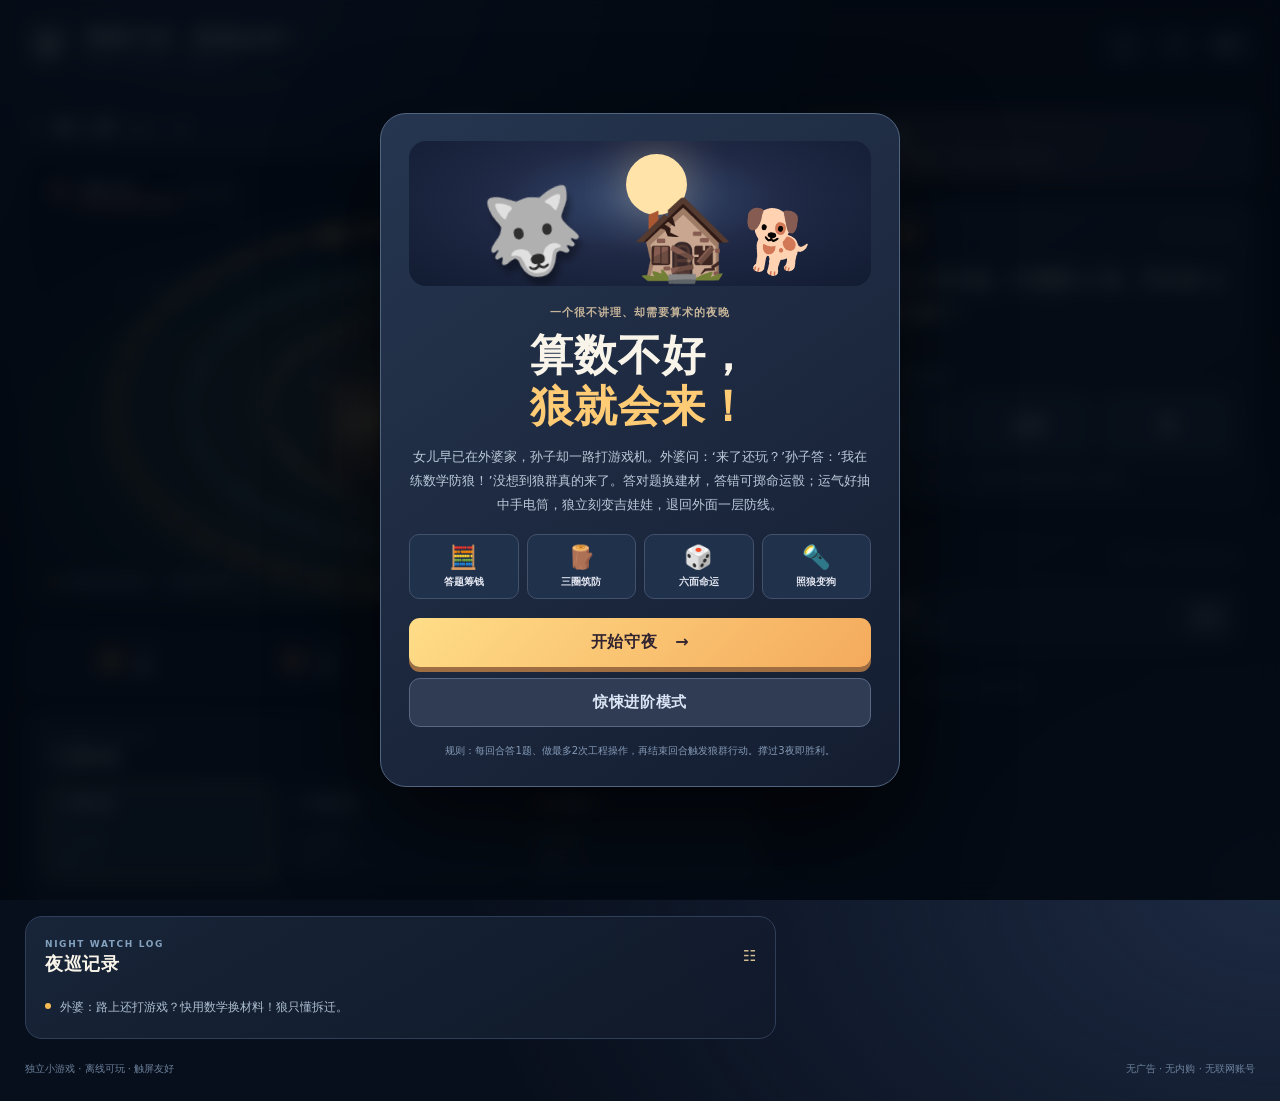
==== web/index.html @ cf3b33ac "feat: WatchOutWolf v1.1 Android and iPhone game with regression suite and APK CI" ====
<!doctype html>
<html lang="zh-CN">
<head>
  <meta charset="utf-8">
  <meta name="viewport" content="width=device-width,initial-scale=1,viewport-fit=cover">
  <meta name="theme-color" content="#10192c">
  <meta name="description" content="答数学题筹建材，守住外婆的小屋。答错还能掷命运骰，抽到手电筒让狼变吉娃娃！">
  <meta name="apple-mobile-web-app-capable" content="yes">
  <meta name="apple-mobile-web-app-status-bar-style" content="black-translucent">
  <meta name="apple-mobile-web-app-title" content="狼来了·算数防线">
  <link rel="icon" href="icons/favicon.svg" type="image/svg+xml">
  <link rel="apple-touch-icon" href="icons/icon-192.png">
  <link rel="manifest" href="manifest.webmanifest">
  <link rel="stylesheet" href="styles.css">
  <title>算数不好，狼就会来！｜狼来了·算数防线</title>
</head>
<body>
  <div id="app" class="app-shell">
    <header class="topbar">
      <a class="brand" href="#" aria-label="算数不好狼就会来，返回游戏首页">
        <span class="brand-badge" aria-hidden="true">🐺</span>
        <span class="brand-text"><strong>算数不好，狼就会来！</strong><small>WOLF MATH · 防线计划</small></span>
      </a>
      <div class="header-actions">
        <button id="soundBtn" type="button" class="icon-button" aria-label="切换音效" title="切换音效">♫</button>
        <button id="helpBtn" type="button" class="icon-button" aria-label="游戏说明" title="游戏说明">?</button>
        <button id="restartBtn" type="button" class="ghost-button">重开</button>
      </div>
    </header>

    <div class="main-layout">
      <section class="game-column" aria-label="堡垒地图和战场">
        <div class="status-line">
          <div class="night-summary"><span class="twinkle">✦</span><span id="nightLabel">第 1 夜</span><small id="turnLabel">回合 1 / 18</small></div>
          <div class="phase-display"><span id="phaseDot" class="phase-dot"></span><span id="phaseLabel">答题中</span></div>
          <div class="score-mini">★ <span id="scoreLabel">0</span></div>
        </div>

        <div class="battle-frame" id="battleFrame">
          <canvas id="gameCanvas" width="1000" height="600" aria-label="狼群与三层防御圈。点狼选中手电目标，点防线选择加固层。" tabindex="0"></canvas>
          <div class="canvas-overlay-top">
            <div class="house-health" id="healthBanner" aria-label="小屋生命"><span class="health-heart">♥</span><div class="health-details"><span>外婆的小屋</span><div class="health-meter"><div id="healthFill"></div></div></div><b id="healthText">15 / 15</b></div>
            <div class="flash-badge" id="flashBadge">🔦 <span>0 格电量</span></div>
          </div>
          <div class="canvas-overlay-bottom"><span class="battle-tip">👆 点防线切换加固目标 · 点狼选择照射目标</span><span class="wolf-counter" id="wolfCount">🐺 1 只</span></div>
          <div id="impactLayer" class="impact-layer" aria-live="polite"></div>
        </div>

        <div class="resource-strip" id="resources" aria-label="物资">
          <div class="resource-item"><span class="resource-icon coin">◈</span><div><small>金币</small><strong id="coinsNum">4</strong></div></div>
          <div class="resource-item"><span class="resource-icon wood">▥</span><div><small>木材</small><strong id="woodNum">3</strong></div></div>
          <div class="resource-item"><span class="resource-icon stone">⬡</span><div><small>石材</small><strong id="stoneNum">0</strong></div></div>
          <div class="resource-item"><span class="resource-icon battery">ϟ</span><div><small>手电电量</small><strong id="batteryNum">0</strong></div></div>
        </div>

        <div class="defense-box card-surface">
          <div class="section-heading"><div><span class="eyebrow">DEFENSE STATUS</span><h2>三层防线</h2></div><small>点击选中，建造时对该圈生效</small></div>
          <div id="defenseRings" class="ring-grid"></div>
        </div>
        <div class="story-box card-surface"><div class="section-heading"><div><span class="eyebrow">NIGHT WATCH LOG</span><h2>夜巡记录</h2></div><span class="book-icon">☷</span></div><ul id="battleFeed" class="battle-feed" aria-live="polite"></ul></div>
      </section>

      <aside class="action-column" aria-label="答题、采购与防御行动">
        <section class="mission-banner"><span class="mission-icon">☾</span><div><strong>今夜任务</strong><p id="missionText">算对数学题，获得建材；算错了，命运骰替你做决定。</p></div></section>
        <div id="phasePanel" class="phase-panel"></div>
        <section id="wolfPanel" class="targets-panel card-surface"><div class="section-heading"><div><span class="eyebrow">ENEMY RADAR</span><h2>狼群雷达</h2></div><small id="targetHint">点亮手电，狼秒变吉娃娃</small></div><div id="wolfList" class="wolf-list"></div></section>
        <section class="rules-foot"><span>◎</span> 数学不是万能的，但狼真的不喜欢手电筒。</section>
      </aside>
    </div>

    <footer class="site-footer"><span>独立小游戏 · 离线可玩 · 触屏友好</span><span>无广告 · 无内购 · 无联网账号</span></footer>
  </div>

  <div class="overlay visible" id="introOverlay" role="dialog" aria-modal="true" aria-labelledby="introTitle">
    <div class="dialog-box intro-dialog">
      <div class="dialog-art" aria-hidden="true"><span class="moon-shape"></span><span class="dialog-wolf">🐺</span><span class="dialog-house">🏚️</span><span class="dialog-dog">🐕</span></div>
      <p class="intro-eyebrow">一个很不讲理、却需要算术的夜晚</p>
      <h1 id="introTitle">算数不好，<br><em>狼就会来！</em></h1>
      <p class="intro-description">女儿早已在外婆家，孙子却一路打游戏机。外婆问：‘来了还玩？’孙子答：‘我在练数学防狼！’没想到狼群真的来了。答对题换建材，答错可掷命运骰；运气好抽中手电筒，狼立刻变吉娃娃，退回外面一层防线。</p>
      <div class="intro-mechanics"><div>🧮<span>答题筹钱</span></div><div>🪵<span>三圈筑防</span></div><div>🎲<span>六面命运</span></div><div>🔦<span>照狼变狗</span></div></div>
      <div class="intro-buttons"><button class="primary-button large" data-mode="easy">开始守夜 <span>→</span></button><button class="secondary-button" data-mode="nightmare">惊悚进阶模式</button></div>
      <button id="continueButton" class="continue-button hidden">继续上次守夜</button>
      <p class="smallprint">规则：每回合答1题、做最多2次工程操作，再结束回合触发狼群行动。撑过3夜即胜利。</p>
    </div>
  </div>

  <div class="overlay" id="helpOverlay" role="dialog" aria-modal="true" aria-labelledby="helpTitle" aria-hidden="true">
    <div class="dialog-box help-dialog"><button class="modal-close" id="closeHelp" aria-label="关闭说明">×</button><span class="eyebrow">SURVIVAL MANUAL</span><h2 id="helpTitle">守夜手册</h2><ol><li><b>答题</b>：正确获得金币、木材。连续答对4题还会得到1格手电电量。</li><li><b>采购与修筑</b>：4金币买2木材，5金币买1石材。每回合最多进行2次采购或工程行动。</li><li><b>命运骰</b>：答错题才能掷六面骰。1面灾厄（小屋−2生命并来狼），5与6面获得手电电量，其余面是小奖或落空。</li><li><b>手电筒</b>：点击任意狼选中，再点击“照射”。每次消耗1格电量，狼变吉娃娃并退回外侧一圈；在最外圈的会退入森林。吉娃娃不再攻击，稍后跑掉。</li><li><b>防线</b>：从外圈木栅到中圈石墙、内圈铁门。狼突破一圈后，下回合才能往内圈移动。</li><li><b>胜利</b>：存活18回合，守过3个夜晚。每6回合天亮，狼撤退、外婆补充少量物资。</li></ol><p class="help-note">苹果手机：通过 Safari 打开部署好的 HTTPS 网页，再在分享菜单选择“添加到主屏幕”，可作为全屏网页应用游玩。</p><button class="primary-button" id="okHelp">继续守夜</button></div>
  </div>

  <div class="overlay" id="endOverlay" role="dialog" aria-modal="true" aria-labelledby="endTitle" aria-hidden="true"><div class="dialog-box end-dialog"><span id="endIcon" class="end-icon">☀</span><span class="eyebrow" id="endEyebrow">FINAL REPORT</span><h2 id="endTitle">天亮了！</h2><p id="endReason"></p><div class="end-stats" id="endStats"></div><button class="primary-button large" data-restart="yes">再守一夜 →</button></div></div>

  <div class="toast" id="toast" role="status" aria-live="polite"></div>
  <script src="js/engine.js"></script>
  <script src="js/app.js"></script>
</body>
</html>
---- web/styles.css ----
:root{color-scheme:dark;--bg:#080f1c;--panel:#141d31;--panel-2:#19243a;--panel-3:#202c44;--line:#33405d;--muted:#9bacbe;--text:#f8f4e9;--cream:#ffe4ac;--gold:#f6ba55;--green:#9bdfb3;--red:#f47c80;--blue:#98c5f5;--shadow:rgba(0,0,0,.38);font-family:ui-sans-serif,system-ui,-apple-system,BlinkMacSystemFont,'Segoe UI','PingFang SC','Microsoft YaHei',sans-serif}
*{box-sizing:border-box}html{background:var(--bg);overscroll-behavior:none}body{margin:0;color:var(--text);min-height:100vh;background:radial-gradient(ellipse at 17% -12%,#293d62 0%,transparent 42%),radial-gradient(ellipse at 100% 80%,#1d2a43 0%,transparent 45%),#080f1c;font-size:15px}button{font:inherit;cursor:pointer;-webkit-tap-highlight-color:transparent}button:focus-visible,canvas:focus-visible{outline:3px solid #ffce69;outline-offset:2px}button:disabled{cursor:not-allowed;filter:saturate(.55);opacity:.4}h1,h2,p{margin:0}h2{font-size:18px;letter-spacing:.03em}.hidden{display:none!important}.app-shell{max-width:1320px;margin:auto;padding:0 25px}.topbar{display:flex;align-items:center;justify-content:space-between;gap:16px;padding:22px 0 18px;border-bottom:1px solid rgba(180,202,232,.15)}.brand{text-decoration:none;color:inherit;display:flex;align-items:center;gap:12px;min-width:0}.brand-badge{height:48px;width:48px;display:grid;place-items:center;flex-shrink:0;border-radius:15px;font-size:27px;background:linear-gradient(145deg,#3a4d6b,#1c2a46);box-shadow:inset 0 0 0 1px #506481}.brand-text{display:flex;flex-direction:column;gap:3px;min-width:0}.brand strong{font-size:21px;font-weight:850;letter-spacing:.04em;white-space:nowrap}.brand small{color:#95a9c5;font-size:10px;letter-spacing:.2em;font-weight:750}.header-actions{display:flex;align-items:center;gap:9px}.icon-button,.ghost-button{height:38px;min-width:38px;padding:0 12px;color:#dbe6f8;background:#1a263c;border:1px solid #3a4b66;border-radius:11px}.icon-button{font-size:22px}.icon-button.off{opacity:.45}.ghost-button{font-size:13px;font-weight:700}.main-layout{display:grid;grid-template-columns:minmax(0,1.6fr) minmax(340px,.97fr);gap:23px;padding-top:23px;align-items:start}.game-column,.action-column{min-width:0;display:flex;flex-direction:column;gap:16px}.status-line{display:flex;gap:13px;align-items:center;justify-content:space-between;min-height:30px;padding:0 2px}.night-summary{display:flex;gap:10px;align-items:baseline;font-weight:900;font-size:18px}.night-summary small{color:var(--muted);font-size:12px;font-weight:600}.twinkle{color:var(--gold);font-size:20px}.phase-display{color:#cee6fc;font-size:12px;font-weight:700;background:#253551;border:1px solid #3b4f6c;border-radius:25px;padding:5px 11px;white-space:nowrap}.phase-dot{display:inline-block;width:7px;height:7px;border-radius:50%;background:#9be4af;box-shadow:0 0 8px #9be4af;margin-right:6px}.score-mini{color:var(--gold);font-weight:850;font-size:13px;white-space:nowrap}.battle-frame{position:relative;overflow:hidden;border-radius:22px;border:1px solid #34445c;background:#0c1b2d;box-shadow:0 15px 55px rgba(0,0,0,.27),inset 0 0 0 1px rgba(255,255,255,.02);touch-action:manipulation}.battle-frame canvas{display:block;aspect-ratio:5/3;width:100%;height:auto;cursor:crosshair;touch-action:manipulation}.canvas-overlay-top{position:absolute;top:13px;left:14px;right:14px;display:flex;justify-content:space-between;align-items:flex-start;gap:9px;pointer-events:none}.house-health,.flash-badge{background:rgba(12,22,39,.84);backdrop-filter:blur(10px);border:1px solid #55647b;box-shadow:0 3px 18px #0005;border-radius:13px;display:flex;align-items:center}.house-health{padding:8px 10px;gap:9px}.health-heart{color:#f9908c;font-size:20px}.health-details{min-width:100px;display:flex;flex-direction:column;gap:4px}.health-details span{font-size:11px;font-weight:700;color:#ecf2fb}.health-meter{background:#303b50;border-radius:5px;overflow:hidden;height:5px}.health-meter>div{height:100%;width:100%;background:linear-gradient(90deg,#fc7772,#ffb891);transition:width .35s ease}.house-health b{font-size:11px;color:#fff5dc}.flash-badge{font-size:12px;padding:10px 12px;gap:6px;color:#fff0c8;font-weight:800}.canvas-overlay-bottom{position:absolute;bottom:11px;left:14px;right:14px;display:flex;justify-content:space-between;gap:6px;align-items:center;pointer-events:none}.battle-tip{font-size:10px;font-weight:600;color:#c2cfe0;background:rgba(9,17,30,.68);border-radius:8px;padding:7px}.wolf-counter{font-size:11px;font-weight:800;background:rgba(14,24,40,.85);padding:7px 10px;border:1px solid #65748b;border-radius:9px;white-space:nowrap}.impact-layer{position:absolute;inset:0;pointer-events:none;display:grid;place-items:center}.impact-word{color:#fff5cb;text-shadow:0 3px 0 #9e4b64,0 5px 35px #fff6;animation:popImpact .9s ease-out forwards;font-size:clamp(20px,3vw,40px);font-weight:1000;letter-spacing:.1em}@keyframes popImpact{0%{transform:scale(.4) rotate(-10deg);opacity:0}30%{transform:scale(1.18) rotate(4deg);opacity:1}100%{transform:translateY(-55px) scale(1);opacity:0}}
.resource-strip{background:#141e31;border:1px solid #34425c;display:grid;grid-template-columns:repeat(4,1fr);padding:13px 9px;border-radius:16px;gap:2px;box-shadow:0 6px 25px rgba(0,0,0,.12)}.resource-item{display:flex;justify-content:center;align-items:center;gap:9px;border-right:1px solid #2f3b50;min-width:0}.resource-item:last-child{border-right:0}.resource-item>div{display:flex;flex-direction:column}.resource-item small{font-size:10px;color:#a2b1c7}.resource-item strong{font-size:21px;line-height:1.25;font-weight:900;font-variant-numeric:tabular-nums}.resource-icon{display:inline-grid;place-items:center;width:30px;height:30px;border-radius:10px;font-size:21px;font-weight:900}.resource-icon.coin{color:#f8cf71;background:#5c442d}.resource-icon.wood{color:#e2b37e;background:#523a34}.resource-icon.stone{color:#bac9db;background:#39445a}.resource-icon.battery{color:#f8e27a;background:#555136}.card-surface{background:linear-gradient(150deg,rgba(25,37,57,.96),rgba(16,25,42,.96));border:1px solid #303f59;border-radius:17px;padding:19px}.section-heading{display:flex;align-items:center;justify-content:space-between;gap:12px;margin-bottom:14px}.section-heading small{color:#90a5bd;font-size:11px;line-height:1.6;text-align:right}.eyebrow{display:block;font-size:9px;line-height:1.8;letter-spacing:.18em;font-weight:900;color:#84a2bf}.ring-grid{display:grid;grid-template-columns:repeat(3,minmax(0,1fr));gap:9px}.ring-button{border:1px solid #39495f;border-radius:12px;color:#eaf0fa;background:#1b2a40;text-align:left;padding:11px;display:flex;flex-direction:column;gap:7px;transition:background .2s,border-color .2s}.ring-button.selected{background:#273b51;border-color:#ffcb6c;box-shadow:0 0 0 1px #ffca65 inset}.ring-header{font-size:12px;font-weight:850;display:flex;justify-content:space-between;gap:4px;white-space:nowrap}.ring-name .ring-symbol{margin-right:3px;color:var(--gold)}.ring-health{font-size:12px;color:#d7e6f5;font-variant-numeric:tabular-nums}.ring-meter{background:#0e1b2d;height:6px;overflow:hidden;border-radius:6px}.ring-meter div{height:100%;border-radius:6px;background:linear-gradient(90deg,#74a7a0,#b6e2b1);transition:width .3s}.ring-meter div.critical{background:linear-gradient(90deg,#e17379,#efb16e)}.ring-footer{color:#93a7bf;font-size:10px;display:flex;justify-content:space-between}.story-box{padding-bottom:14px}.book-icon{color:#d6be93}.battle-feed{list-style:none;max-height:156px;overflow:auto;margin:0;padding:0;scrollbar-width:thin}.battle-feed li{display:flex;gap:9px;align-items:flex-start;padding:8px 0;color:#adbed2;font-size:12px;line-height:1.5;border-bottom:1px solid #2c3951}.battle-feed li:last-child{border-bottom:0}.feed-dot{width:6px;height:6px;flex-shrink:0;background:#809bb7;border-radius:50%;margin-top:5px}.feed-dot.good{background:var(--green)}.feed-dot.bad{background:var(--red)}.feed-dot.story{background:var(--gold)}
.mission-banner{display:flex;align-items:center;gap:12px;padding:15px;background:linear-gradient(115deg,#493c46,#222b44);border:1px solid #70555a;border-radius:15px}.mission-icon{font-size:28px;color:#ffdf9c;line-height:1}.mission-banner strong{font-size:13px;letter-spacing:.07em}.mission-banner p{color:#e8d6ce;font-size:11px;line-height:1.55;margin-top:3px}.phase-panel{min-height:230px}.action-card{border:1px solid #59617a;border-radius:18px;background:linear-gradient(145deg,#263752,#1a273d 75%);box-shadow:0 9px 28px #0003;overflow:hidden}.action-card-header{padding:20px 21px 0;display:flex;justify-content:space-between;gap:9px;align-items:center}.micro-tag{border-radius:7px;font-size:10px;font-weight:900;letter-spacing:.1em;color:#ffe8b7;background:#654e43;padding:6px 9px}.chapter-tag{font-size:10px;color:#a7bed4;letter-spacing:.1em}.question-inner{padding:18px 21px 19px}.question-title{font-size:20px;font-weight:850;line-height:1.6;color:#fff4dd;letter-spacing:.01em;min-height:90px}.answer-label{margin:15px 0 10px;color:#9bb1c9;font-size:11px;font-weight:750;letter-spacing:.05em}.answer-choices{display:grid;grid-template-columns:repeat(3,1fr);gap:10px}.answer-option{border:1px solid #62708a;background:#30445f;color:#f4f5fa;border-radius:12px;min-height:62px;font-size:25px;font-weight:850;box-shadow:0 3px 0 #18243a;transition:background .14s,transform .14s}.answer-option:active{transform:translateY(3px);box-shadow:none}.answer-option:hover{background:#425e7c}.action-hint{margin:14px 0 0;font-size:11px;color:#9eb3cb;line-height:1.6}.result-strip{display:flex;gap:9px;align-items:flex-start;margin-bottom:12px;border:1px solid #52736e;background:rgba(45,84,72,.23);border-radius:12px;padding:11px 12px;font-size:11px;line-height:1.5;color:#c7eddf}.result-strip.bad{border-color:#815864;background:#58384045;color:#ffcfce}.result-strip.neutral{border-color:#566881;background:#394a5b40;color:#d9e5f4}.result-strip strong{display:block;font-size:12px;color:#fff;margin-bottom:3px}.result-strip .result-emoji{font-size:20px}.dice-layout{padding:17px 20px 20px}.dice-layout h3{margin:0 0 8px;font-size:22px;color:#ffe8bc}.dice-description{font-size:12px;color:#b5c6dc;line-height:1.7;margin-bottom:15px}.dice-outcomes{display:grid;grid-template-columns:repeat(3,1fr);gap:7px;margin:13px 0 16px}.dice-face{background:#293951;border:1px solid #41516c;color:#e3ecfb;display:flex;align-items:center;gap:5px;justify-content:center;border-radius:9px;padding:9px 3px;font-size:10px;font-weight:750}.dice-face span{font-size:16px;font-weight:1000}.dice-face.bad{border-color:#8b5360;color:#ffadb1;background:#5b3442}.dice-face.good{border-color:#5f8b7f;color:#c2f6cd;background:#285451}.dice-face.jackpot{border-color:#cfb366;color:#ffe8a9;background:#685329}.dice-actions{display:grid;grid-template-columns:1.4fr 1fr;gap:9px}.primary-button,.secondary-button{font-weight:900;letter-spacing:.04em;border-radius:11px;padding:14px 13px;min-height:47px;transition:transform .15s,filter .15s}.primary-button{background:linear-gradient(135deg,#ffdd88,#f4aa5c);color:#312430;border:0;box-shadow:0 5px 0 #9f6d42}.secondary-button{background:#2f3c54;color:#dbe5f5;border:1px solid #596882}.primary-button:not(:disabled):active,.secondary-button:not(:disabled):active{transform:translateY(3px);box-shadow:none}.primary-button.large{width:100%;font-size:16px;display:flex;justify-content:center;gap:18px}.defend-header{padding:17px 19px 0;display:flex;align-items:center;justify-content:space-between;gap:10px}.defend-title{font-weight:900;font-size:19px;color:#ffefcc}.remaining-actions{font-size:11px;border:1px solid #5b7069;background:#2a4b47;border-radius:50px;color:#bfe6d9;font-weight:800;padding:7px 10px}.defend-body{padding:12px 19px 19px}.build-choice{display:grid;grid-template-columns:repeat(2,minmax(0,1fr));gap:9px;margin-top:12px}.build-button{border:1px solid #465774;color:#eef3fd;background:#263750;border-radius:12px;min-height:81px;text-align:left;padding:12px;display:flex;flex-direction:column;gap:6px;position:relative}.build-button:disabled{opacity:.34}.build-button:not(:disabled):hover{background:#324863}.build-button b{font-size:13px}.build-button small{font-size:10px;color:#afc1d9;line-height:1.35}.build-button .build-symbol{font-size:18px;margin-right:4px}.build-button .cost{font-size:10px;color:#ffdb9c;margin-top:auto}.endturn-button{width:100%;border:1px solid #c6a361;color:#fbe9bb;background:#64503a;border-radius:12px;padding:16px;margin-top:14px;font-size:14px;font-weight:950;box-shadow:0 4px 0 #322b28}.endturn-button:active{transform:translateY(3px);box-shadow:none}.attack-warning{font-size:11px;color:#efb0aa;margin-top:12px;line-height:1.5}.targets-panel{padding:16px}.targets-panel .section-heading{margin-bottom:11px}.targets-panel .section-heading h2{font-size:16px}.wolf-list{display:flex;flex-direction:column;gap:8px;max-height:260px;overflow:auto}.wolf-card{display:flex;align-items:center;gap:8px;border-radius:10px;background:#1f2f47;border:1px solid #334762;padding:9px}.wolf-card.selected{border-color:#efc06e;background:#324357}.wolf-avatar{display:grid;place-items:center;flex-shrink:0;width:37px;height:37px;border-radius:10px;background:#3f455e;font-size:23px}.wolf-avatar.dog{background:#3b4d48}.wolf-details{min-width:0;flex:1}.wolf-details strong{font-size:12px;display:block}.wolf-details small{font-size:10px;color:#a5b7ca;display:block;margin-top:4px}.target-choose{font-size:11px;font-weight:800;background:#3d506b;border:1px solid #71819c;color:#fff2d1;border-radius:8px;padding:9px;white-space:nowrap}.torch-target{background:#5b5237;border-color:#e9c46f;color:#fff0bf}.empty-wolves{color:#9fb2cc;font-size:12px;padding:12px 0;line-height:1.65}.rules-foot{display:flex;gap:8px;color:#768da7;font-size:11px;line-height:1.6;padding:0 7px}.rules-foot span{font-size:18px;color:#a7a3cb}.site-footer{display:flex;justify-content:space-between;gap:12px;font-size:10px;color:#6c829c;padding:23px 0 25px}
.overlay{position:fixed;inset:0;display:none;justify-content:center;align-items:center;overflow:auto;padding:18px 15px;background:rgba(3,9,17,.88);backdrop-filter:blur(9px);z-index:50}.overlay.visible{display:flex}.dialog-box{width:100%;max-width:520px;background:linear-gradient(145deg,#263650,#141d30);box-shadow:0 40px 100px #000a;border:1px solid #516480;border-radius:26px;padding:27px 28px;position:relative;max-height:calc(100dvh - 34px);overflow-y:auto;scrollbar-width:thin}.intro-dialog{text-align:center}.dialog-art{height:145px;border-radius:17px;background:radial-gradient(ellipse at 50% 40%,#364b73 0%,#202945 45%,#111b31 100%);position:relative;overflow:hidden;margin-bottom:19px}.moon-shape{position:absolute;top:13px;left:47%;height:61px;width:61px;border-radius:50%;background:#ffe3a8;box-shadow:0 0 48px #fada9c66}.dialog-wolf{position:absolute;left:16%;top:46px;font-size:80px;transform:rotate(-10deg);filter:drop-shadow(2px 9px 3px #0005)}.dialog-house{position:absolute;left:48%;top:48px;font-size:83px}.dialog-dog{position:absolute;right:12%;top:65px;font-size:61px;transform:rotate(9deg)}.intro-eyebrow{color:#c7b59a;font-size:11px;font-weight:850;letter-spacing:.09em}.intro-dialog h1{font-size:clamp(30px,5vw,43px);line-height:1.2;letter-spacing:.02em;margin:10px 0 12px;font-weight:1000}.intro-dialog h1 em{color:#ffcb75;font-style:normal}.intro-description{font-size:13px;color:#bbcada;line-height:1.85}.intro-mechanics{display:grid;grid-template-columns:repeat(4,1fr);gap:8px;margin:17px 0 19px}.intro-mechanics>div{padding:9px 2px;border:1px solid #43516b;background:#20314b;border-radius:10px;font-size:23px;display:flex;flex-direction:column;gap:4px}.intro-mechanics span{font-size:10px;font-weight:800;color:#e2e5ef}.intro-buttons{display:grid;gap:11px}.continue-button{margin-top:13px;width:100%;border:0;color:#d2e9fd;background:transparent;text-decoration:underline;padding:7px;font-size:12px}.smallprint{color:#8399b5;font-size:10px;line-height:1.7;margin-top:15px}.help-dialog{text-align:left;max-width:570px}.help-dialog h2{font-size:26px;color:#ffe2aa;margin-bottom:15px}.help-dialog ol{padding-left:19px;color:#c7d6e9;font-size:13px;line-height:1.7}.help-dialog li{margin-bottom:10px}.help-dialog b{color:#ffe2aa}.help-note{font-size:12px;color:#b0e3d9;background:#20403f;border:1px solid #386b65;border-radius:12px;padding:12px;line-height:1.7;margin:14px 0}.help-dialog .primary-button{width:100%}.modal-close{position:absolute;right:20px;top:17px;background:none;border:0;color:#e0e5ef;font-size:32px;line-height:1}.end-dialog{text-align:center;max-width:430px}.end-icon{font-size:73px;display:block;margin-bottom:9px}.end-dialog h2{color:#fbe0a2;font-size:33px;margin:7px 0 10px}.end-dialog>p{color:#bbcade;font-size:13px;line-height:1.75}.end-stats{display:grid;grid-template-columns:repeat(2,1fr);gap:10px;margin:24px 0}.end-stats div{padding:16px 9px;background:#1b2b42;border:1px solid #465c74;border-radius:12px}.end-stats strong{font-size:23px;color:#ffe09c;display:block}.end-stats small{font-size:11px;color:#a4b7cc}.toast{position:fixed;z-index:90;bottom:26px;left:50%;transform:translate(-50%,30px);opacity:0;pointer-events:none;background:#fff0c7;color:#423129;box-shadow:0 9px 50px #0007;padding:12px 17px;border-radius:12px;font-size:13px;font-weight:850;line-height:1.5;max-width:min(90vw,530px);min-width:200px;text-align:center;transition:transform .25s,opacity .25s}.toast.visible{transform:translate(-50%,0);opacity:1}.roulette-backdrop{position:fixed;inset:0;background:#050b14e8;display:grid;place-items:center;z-index:80;backdrop-filter:blur(5px)}.roulette-dialog{text-align:center;min-width:280px}.roulette-title{font-size:21px;font-weight:950;letter-spacing:.12em;color:#ffdc9b;margin-bottom:24px}.roulette-wheel{position:relative;height:210px;width:210px;border-radius:50%;margin:auto;background:conic-gradient(#8e4055 0deg 60deg,#394c6d 60deg 120deg,#63745c 120deg 180deg,#6b6248 180deg 240deg,#2a8b78 240deg 300deg,#d5aa60 300deg 360deg);box-shadow:0 0 0 8px #202a3c,0 0 0 11px #dcbd83,0 0 65px #f1d38a50;transition:transform 1.85s cubic-bezier(.13,.71,.21,1)}.roulette-num{position:absolute;left:50%;top:50%;margin-left:-16px;margin-top:-16px;width:32px;height:32px;display:grid;place-items:center;font-size:23px;font-weight:1000;color:white;text-shadow:0 2px 4px #0007}.roulette-pointer{font-size:29px;color:#ffe2a9;position:absolute;z-index:2;top:-25px;left:89px;text-shadow:0 3px #000}.roulette-status{margin-top:26px;font-size:14px;color:#bbd0e2}.roulette-result{font-size:25px;color:#fff0bc;font-weight:950;margin-top:15px;min-height:33px}
@media(max-width:1120px){.main-layout{grid-template-columns:minmax(0,1.25fr) minmax(320px,.9fr);gap:15px}.app-shell{padding:0 17px}.brand strong{font-size:18px}.mission-banner{padding:12px}}
@media(max-width:850px){.main-layout{grid-template-columns:1fr;gap:15px}.game-column,.action-column{gap:13px}.action-column{display:contents}.mission-banner{grid-row:1}.status-line{grid-row:2}.battle-frame{grid-row:3}.resource-strip{grid-row:4}.phase-panel{grid-row:5}.defense-box{grid-row:6}.targets-panel{grid-row:7}.story-box{grid-row:8}.rules-foot{grid-row:9}.main-layout{display:grid;grid-template-columns:1fr}.game-column{display:contents}.topbar{padding:13px 0}.phase-panel{min-height:0}.question-title{min-height:auto}.site-footer{padding-top:15px}}
@media(max-width:470px){.app-shell{padding:0 11px}.topbar{gap:6px}.brand{gap:8px}.brand-badge{height:40px;width:40px;border-radius:12px;font-size:22px}.brand strong{font-size:14px;letter-spacing:0}.brand small{font-size:8px;letter-spacing:.09em}.header-actions{gap:5px}.icon-button,.ghost-button{height:34px;min-width:34px;padding:0 8px;font-size:15px;border-radius:9px}.ghost-button{font-size:11px}.main-layout{padding-top:13px;gap:11px}.night-summary{gap:6px;font-size:15px}.night-summary small{font-size:10px}.status-line{gap:5px}.phase-display{padding:4px 7px;font-size:10px}.score-mini{font-size:11px}.battle-frame{border-radius:14px}.canvas-overlay-top{top:8px;left:7px;right:7px}.house-health{padding:6px;gap:5px;border-radius:9px}.health-details{min-width:80px}.health-details span{font-size:9px}.health-heart{font-size:14px}.house-health b{font-size:9px}.flash-badge{padding:7px;font-size:10px;border-radius:8px}.canvas-overlay-bottom{bottom:7px;left:7px;right:7px}.battle-tip{font-size:8px;padding:5px;max-width:80%}.wolf-counter{font-size:9px;padding:5px}.resource-strip{padding:8px 3px}.resource-item{gap:4px}.resource-item strong{font-size:18px}.resource-icon{height:25px;width:25px;font-size:16px;border-radius:8px}.resource-item small{font-size:9px}.card-surface{padding:13px}.section-heading{margin-bottom:10px}.section-heading small{font-size:9px}.ring-grid{gap:6px}.ring-button{padding:8px 6px;gap:5px}.ring-header{font-size:10px}.ring-health{font-size:10px}.ring-footer{font-size:9px}.section-heading h2{font-size:16px}.mission-banner{gap:8px}.mission-icon{font-size:22px}.mission-banner p{font-size:10px}.question-inner{padding:15px}.action-card-header{padding:14px 15px 0}.question-title{font-size:18px}.answer-option{min-height:59px}.defend-body{padding:10px 14px 15px}.build-button{min-height:80px}.build-button b{font-size:12px}.dialog-box{padding:20px 18px;border-radius:19px}.dialog-art{height:110px}.dialog-wolf{font-size:55px}.dialog-house{font-size:65px;top:37px}.dialog-dog{font-size:43px;top:52px}.moon-shape{height:50px;width:50px}.intro-dialog h1{font-size:30px}.intro-description{font-size:12px}.intro-mechanics{gap:5px}.intro-mechanics>div{font-size:21px}.intro-mechanics span{font-size:9px}.site-footer{font-size:8px}.dice-layout{padding:15px}.rules-foot{font-size:10px}}
@media(prefers-reduced-motion:reduce){*,*::before,*::after{animation-duration:.001s!important;transition-duration:.001s!important}}
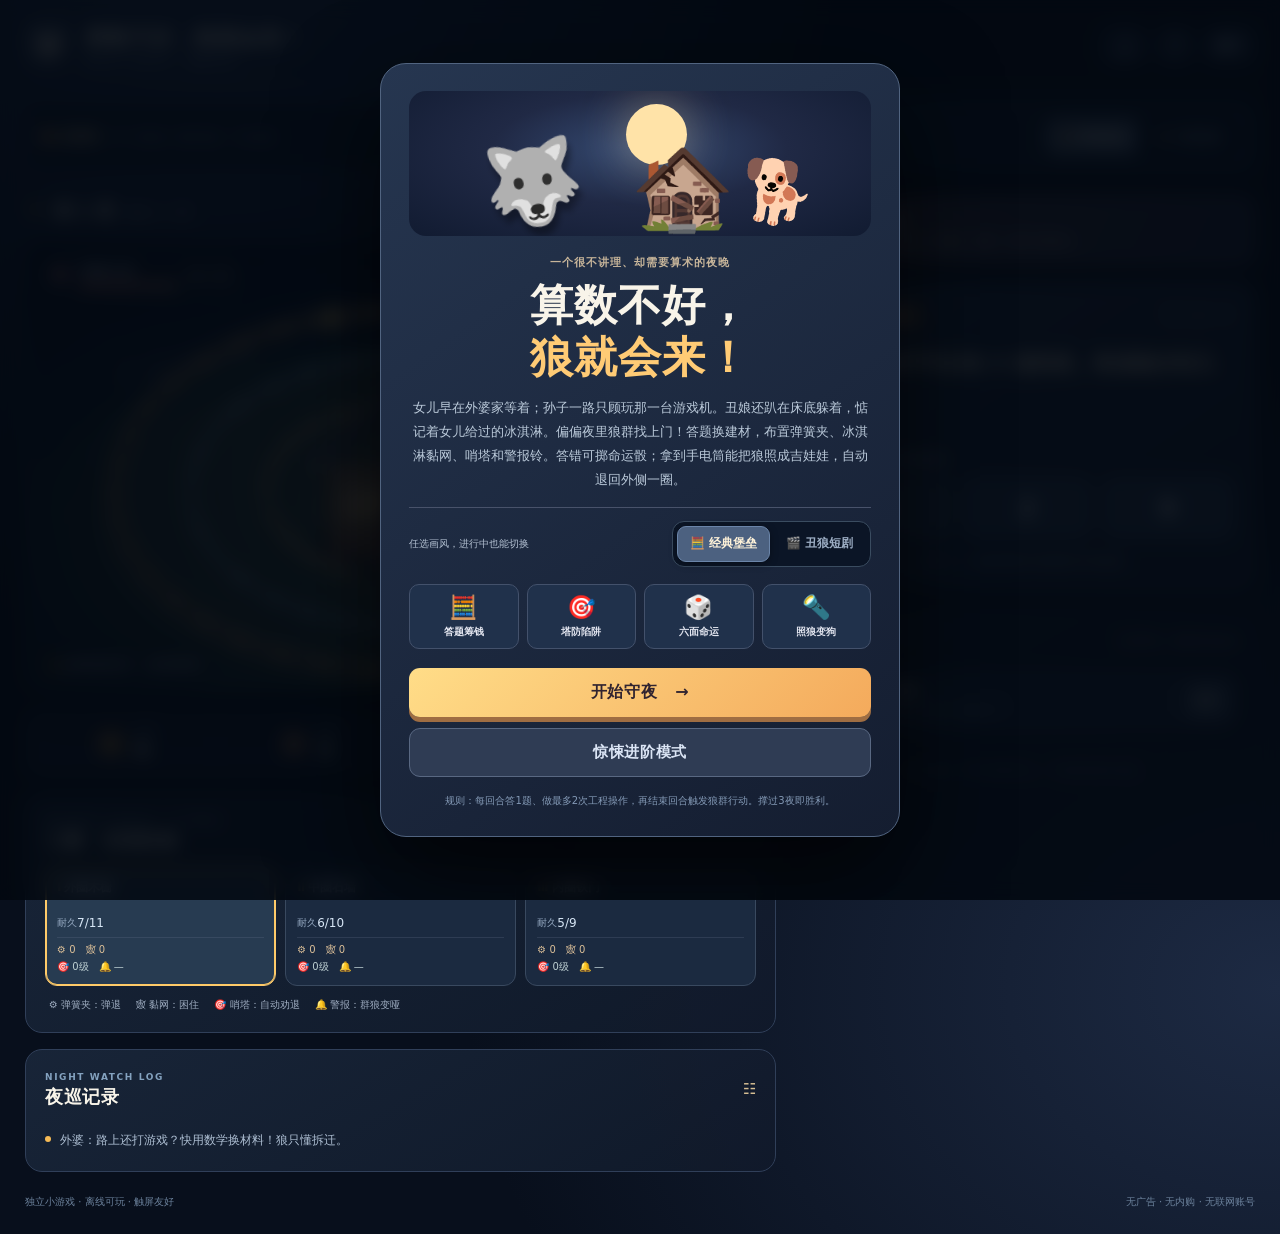
==== commit dff2c2e1: "feat: v1.2 dual comedy/castle skins and four defensive trap systems with regression tests" ====
--- a/web/index.html
+++ b/web/index.html
@@ -28,6 +28,7 @@
       </div>
     </header>
 
+    <div class="style-toolbar" aria-label="切换游戏画风"><div class="style-copy"><strong>🎨 双画风</strong><span>同一局游戏 · 随时切换 · 不丢进度</span></div><div class="style-segments" role="group" aria-label="游戏画面风格"><button type="button" data-style="classic" aria-pressed="true">🧮 经典堡垒</button><button type="button" data-style="drama" aria-pressed="false">🎬 丑狼短剧</button></div></div>
     <div class="main-layout">
       <section class="game-column" aria-label="堡垒地图和战场">
         <div class="status-line">
@@ -42,7 +43,8 @@
             <div class="house-health" id="healthBanner" aria-label="小屋生命"><span class="health-heart">♥</span><div class="health-details"><span>外婆的小屋</span><div class="health-meter"><div id="healthFill"></div></div></div><b id="healthText">15 / 15</b></div>
             <div class="flash-badge" id="flashBadge">🔦 <span>0 格电量</span></div>
           </div>
-          <div class="canvas-overlay-bottom"><span class="battle-tip">👆 点防线切换加固目标 · 点狼选择照射目标</span><span class="wolf-counter" id="wolfCount">🐺 1 只</span></div>
+          <div class="scene-caption" aria-live="off"><span class="caption-scene-tag">第四幕</span><span id="sceneCaption">外婆：还在玩游戏？床下有人先别出声。</span></div>
+          <div class="canvas-overlay-bottom"><span class="battle-tip">👆 点防线切换目标 · 点狼选择照射</span><span class="wolf-counter" id="wolfCount">🐺 1 只</span></div>
           <div id="impactLayer" class="impact-layer" aria-live="polite"></div>
         </div>
 
@@ -54,8 +56,9 @@
         </div>
 
         <div class="defense-box card-surface">
-          <div class="section-heading"><div><span class="eyebrow">DEFENSE STATUS</span><h2>三层防线</h2></div><small>点击选中，建造时对该圈生效</small></div>
+          <div class="section-heading"><div><span class="eyebrow">DEFENSE STATUS · 4 TYPES</span><h2>三圈 · 四类防御</h2></div><small>点击选中，陷阱/武器会部署在该圈</small></div>
           <div id="defenseRings" class="ring-grid"></div>
+          <div class="arsenal-legend"><span>⚙ 弹簧夹：弹退</span><span>🕸 黏网：困住</span><span>🎯 哨塔：自动劝退</span><span>🔔 警报：群狼变哑</span></div>
         </div>
         <div class="story-box card-surface"><div class="section-heading"><div><span class="eyebrow">NIGHT WATCH LOG</span><h2>夜巡记录</h2></div><span class="book-icon">☷</span></div><ul id="battleFeed" class="battle-feed" aria-live="polite"></ul></div>
       </section>
@@ -64,7 +67,7 @@
         <section class="mission-banner"><span class="mission-icon">☾</span><div><strong>今夜任务</strong><p id="missionText">算对数学题，获得建材；算错了，命运骰替你做决定。</p></div></section>
         <div id="phasePanel" class="phase-panel"></div>
         <section id="wolfPanel" class="targets-panel card-surface"><div class="section-heading"><div><span class="eyebrow">ENEMY RADAR</span><h2>狼群雷达</h2></div><small id="targetHint">点亮手电，狼秒变吉娃娃</small></div><div id="wolfList" class="wolf-list"></div></section>
-        <section class="rules-foot"><span>◎</span> 数学不是万能的，但狼真的不喜欢手电筒。</section>
+        <section class="rules-foot"><span>◎</span> 不是真武器，只有冰淇淋、弹弓和精神压力。手电筒依然专治狼。</section>
       </aside>
     </div>
 
@@ -76,8 +79,9 @@
       <div class="dialog-art" aria-hidden="true"><span class="moon-shape"></span><span class="dialog-wolf">🐺</span><span class="dialog-house">🏚️</span><span class="dialog-dog">🐕</span></div>
       <p class="intro-eyebrow">一个很不讲理、却需要算术的夜晚</p>
       <h1 id="introTitle">算数不好，<br><em>狼就会来！</em></h1>
-      <p class="intro-description">女儿早已在外婆家，孙子却一路打游戏机。外婆问：‘来了还玩？’孙子答：‘我在练数学防狼！’没想到狼群真的来了。答对题换建材，答错可掷命运骰；运气好抽中手电筒，狼立刻变吉娃娃，退回外面一层防线。</p>
-      <div class="intro-mechanics"><div>🧮<span>答题筹钱</span></div><div>🪵<span>三圈筑防</span></div><div>🎲<span>六面命运</span></div><div>🔦<span>照狼变狗</span></div></div>
+      <p class="intro-description">女儿早在外婆家等着；孙子一路只顾玩那一台游戏机。丑娘还趴在床底躲着，惦记着女儿给过的冰淇淋。偏偏夜里狼群找上门！答题换建材，布置弹簧夹、冰淇淋黏网、哨塔和警报铃。答错可掷命运骰；拿到手电筒能把狼照成吉娃娃，自动退回外侧一圈。</p>
+      <div class="intro-style-row"><span>任选画风，进行中也能切换</span><div class="style-segments" role="group" aria-label="开场画风"><button type="button" data-style="classic" aria-pressed="true">🧮 经典堡垒</button><button type="button" data-style="drama" aria-pressed="false">🎬 丑狼短剧</button></div></div>
+      <div class="intro-mechanics"><div>🧮<span>答题筹钱</span></div><div>🎯<span>塔防陷阱</span></div><div>🎲<span>六面命运</span></div><div>🔦<span>照狼变狗</span></div></div>
       <div class="intro-buttons"><button class="primary-button large" data-mode="easy">开始守夜 <span>→</span></button><button class="secondary-button" data-mode="nightmare">惊悚进阶模式</button></div>
       <button id="continueButton" class="continue-button hidden">继续上次守夜</button>
       <p class="smallprint">规则：每回合答1题、做最多2次工程操作，再结束回合触发狼群行动。撑过3夜即胜利。</p>
@@ -85,7 +89,7 @@
   </div>
 
   <div class="overlay" id="helpOverlay" role="dialog" aria-modal="true" aria-labelledby="helpTitle" aria-hidden="true">
-    <div class="dialog-box help-dialog"><button class="modal-close" id="closeHelp" aria-label="关闭说明">×</button><span class="eyebrow">SURVIVAL MANUAL</span><h2 id="helpTitle">守夜手册</h2><ol><li><b>答题</b>：正确获得金币、木材。连续答对4题还会得到1格手电电量。</li><li><b>采购与修筑</b>：4金币买2木材，5金币买1石材。每回合最多进行2次采购或工程行动。</li><li><b>命运骰</b>：答错题才能掷六面骰。1面灾厄（小屋−2生命并来狼），5与6面获得手电电量，其余面是小奖或落空。</li><li><b>手电筒</b>：点击任意狼选中，再点击“照射”。每次消耗1格电量，狼变吉娃娃并退回外侧一圈；在最外圈的会退入森林。吉娃娃不再攻击，稍后跑掉。</li><li><b>防线</b>：从外圈木栅到中圈石墙、内圈铁门。狼突破一圈后，下回合才能往内圈移动。</li><li><b>胜利</b>：存活18回合，守过3个夜晚。每6回合天亮，狼撤退、外婆补充少量物资。</li></ol><p class="help-note">苹果手机：通过 Safari 打开部署好的 HTTPS 网页，再在分享菜单选择“添加到主屏幕”，可作为全屏网页应用游玩。</p><button class="primary-button" id="okHelp">继续守夜</button></div>
+    <div class="dialog-box help-dialog"><button class="modal-close" id="closeHelp" aria-label="关闭说明">×</button><span class="eyebrow">SURVIVAL MANUAL</span><h2 id="helpTitle">守夜手册</h2><ol><li><b>答题</b>：正确获得金币、木材。连续答对4题还会得到1格手电电量。</li><li><b>采购与修筑</b>：4金币买2木材，5金币买1石材。每回合最多进行2次采购或工程行动。</li><li><b>命运骰</b>：答错题才能掷六面骰。1面灾厄（小屋−2生命并来狼），5与6面获得手电电量，其余面是小奖或落空。</li><li><b>新防御</b>：弹簧夹弹退狼；冰淇淋黏网让狼连续两轮不能攻击；弹弓哨塔可升级至2级，每回合自动削减狼的胆量；月光警报铃每3回合吓停一只狼两轮。所有装备均需资源和工程行动。</li><li><b>手电筒</b>：点击任意狼选中，再点击“照射”。每次消耗1格电量，狼变吉娃娃并退回外侧一圈；在最外圈的会退入森林。吉娃娃不再攻击，稍后跑掉。</li><li><b>防线</b>：从外圈木栅到中圈石墙、内圈铁门。狼突破一圈后，下回合才能往内圈移动。</li><li><b>胜利</b>：存活18回合，守过3个夜晚。每6回合天亮，狼撤退、外婆补充少量物资。</li></ol><p class="help-note">苹果手机：通过 Safari 打开部署好的 HTTPS 网页，再在分享菜单选择“添加到主屏幕”，可作为全屏网页应用游玩。</p><button class="primary-button" id="okHelp">继续守夜</button></div>
   </div>
 
   <div class="overlay" id="endOverlay" role="dialog" aria-modal="true" aria-labelledby="endTitle" aria-hidden="true"><div class="dialog-box end-dialog"><span id="endIcon" class="end-icon">☀</span><span class="eyebrow" id="endEyebrow">FINAL REPORT</span><h2 id="endTitle">天亮了！</h2><p id="endReason"></p><div class="end-stats" id="endStats"></div><button class="primary-button large" data-restart="yes">再守一夜 →</button></div></div>
--- a/web/styles.css
+++ b/web/styles.css
@@ -7,3 +7,48 @@
 @media(max-width:850px){.main-layout{grid-template-columns:1fr;gap:15px}.game-column,.action-column{gap:13px}.action-column{display:contents}.mission-banner{grid-row:1}.status-line{grid-row:2}.battle-frame{grid-row:3}.resource-strip{grid-row:4}.phase-panel{grid-row:5}.defense-box{grid-row:6}.targets-panel{grid-row:7}.story-box{grid-row:8}.rules-foot{grid-row:9}.main-layout{display:grid;grid-template-columns:1fr}.game-column{display:contents}.topbar{padding:13px 0}.phase-panel{min-height:0}.question-title{min-height:auto}.site-footer{padding-top:15px}}
 @media(max-width:470px){.app-shell{padding:0 11px}.topbar{gap:6px}.brand{gap:8px}.brand-badge{height:40px;width:40px;border-radius:12px;font-size:22px}.brand strong{font-size:14px;letter-spacing:0}.brand small{font-size:8px;letter-spacing:.09em}.header-actions{gap:5px}.icon-button,.ghost-button{height:34px;min-width:34px;padding:0 8px;font-size:15px;border-radius:9px}.ghost-button{font-size:11px}.main-layout{padding-top:13px;gap:11px}.night-summary{gap:6px;font-size:15px}.night-summary small{font-size:10px}.status-line{gap:5px}.phase-display{padding:4px 7px;font-size:10px}.score-mini{font-size:11px}.battle-frame{border-radius:14px}.canvas-overlay-top{top:8px;left:7px;right:7px}.house-health{padding:6px;gap:5px;border-radius:9px}.health-details{min-width:80px}.health-details span{font-size:9px}.health-heart{font-size:14px}.house-health b{font-size:9px}.flash-badge{padding:7px;font-size:10px;border-radius:8px}.canvas-overlay-bottom{bottom:7px;left:7px;right:7px}.battle-tip{font-size:8px;padding:5px;max-width:80%}.wolf-counter{font-size:9px;padding:5px}.resource-strip{padding:8px 3px}.resource-item{gap:4px}.resource-item strong{font-size:18px}.resource-icon{height:25px;width:25px;font-size:16px;border-radius:8px}.resource-item small{font-size:9px}.card-surface{padding:13px}.section-heading{margin-bottom:10px}.section-heading small{font-size:9px}.ring-grid{gap:6px}.ring-button{padding:8px 6px;gap:5px}.ring-header{font-size:10px}.ring-health{font-size:10px}.ring-footer{font-size:9px}.section-heading h2{font-size:16px}.mission-banner{gap:8px}.mission-icon{font-size:22px}.mission-banner p{font-size:10px}.question-inner{padding:15px}.action-card-header{padding:14px 15px 0}.question-title{font-size:18px}.answer-option{min-height:59px}.defend-body{padding:10px 14px 15px}.build-button{min-height:80px}.build-button b{font-size:12px}.dialog-box{padding:20px 18px;border-radius:19px}.dialog-art{height:110px}.dialog-wolf{font-size:55px}.dialog-house{font-size:65px;top:37px}.dialog-dog{font-size:43px;top:52px}.moon-shape{height:50px;width:50px}.intro-dialog h1{font-size:30px}.intro-description{font-size:12px}.intro-mechanics{gap:5px}.intro-mechanics>div{font-size:21px}.intro-mechanics span{font-size:9px}.site-footer{font-size:8px}.dice-layout{padding:15px}.rules-foot{font-size:10px}}
 @media(prefers-reduced-motion:reduce){*,*::before,*::after{animation-duration:.001s!important;transition-duration:.001s!important}}
+
+/* v1.2: two selectable art directions, same game rules and same saved progress. */
+.style-toolbar{display:flex;align-items:center;justify-content:space-between;gap:12px;padding:11px 14px;margin-top:13px;border:1px solid #3b4a61;background:#121f32;border-radius:14px}
+.style-copy{display:flex;align-items:baseline;gap:12px;min-width:0}.style-copy strong{font-size:13px;white-space:nowrap;color:var(--cream)}.style-copy span{font-size:11px;color:#97aec8}
+.style-segments{display:inline-flex;flex-shrink:0;gap:3px;align-items:center;background:#0b1526;border:1px solid #3a4c60;border-radius:12px;padding:4px}
+.style-segments button{border:1px solid transparent;border-radius:9px;background:transparent;color:#9daec4;font-size:12px;font-weight:850;padding:8px 12px;min-height:36px;white-space:nowrap}
+.style-segments button[aria-pressed="true"]{background:#4c6180;color:#fff3d9;border-color:#6b85a9;box-shadow:0 2px 8px #0005}
+.intro-style-row{display:flex;align-items:center;justify-content:space-between;gap:9px;text-align:left;margin:15px 0 2px;border-top:1px solid #48526a;padding-top:13px}
+.intro-style-row>span{font-size:10px;color:#b3c0d1;max-width:130px;line-height:1.5}
+.scene-caption{display:none;position:absolute;left:13%;right:13%;bottom:35px;justify-content:center;align-items:center;gap:8px;border-top:1px solid #c5a47b80;border-bottom:1px solid #c5a47b80;background:rgba(11,12,16,.81);padding:6px 10px;color:#f1d5b2;font-size:12px;font-weight:750;line-height:1.35;text-align:center;pointer-events:none;text-shadow:0 1px 3px #000}
+.caption-scene-tag{font-size:10px;white-space:nowrap;border-right:1px solid #c5a47b7a;padding-right:9px;color:#f3bb75}
+.ring-arsenal{width:100%;display:flex;flex-direction:column;gap:2px;font-size:10px;line-height:1.45;color:#dbbf98;border-top:1px solid #65708b43;padding-top:5px}
+.ring-arsenal span{color:#bed0d2}
+.arsenal-legend{display:flex;flex-wrap:wrap;gap:8px 15px;padding:12px 4px 0;color:#9eacc0;font-size:10px;line-height:1.45}
+.build-group-label{grid-column:1/-1;display:flex;justify-content:space-between;gap:6px;align-items:baseline;font-size:12px;font-weight:900;color:#e5c38b;letter-spacing:.06em;border-bottom:1px solid #455269;padding:7px 1px 5px;margin-top:4px}
+.build-group-label:first-child{margin-top:0}.build-group-label small{font-size:10px;font-weight:600;color:#8ea4bb;letter-spacing:0}
+.selected-defense-name{color:#ffe0a3}.torch-action{grid-column:1/-1}
+body[data-style="drama"]{--bg:#0e1017;--panel:#272129;--panel-2:#322732;--panel-3:#372c33;--line:#5b4750;--muted:#c2aba8;--text:#f8e9dc;--cream:#f3ceb1;--gold:#e8a266;--green:#aec9a3;--red:#ed837b;--blue:#dcb1a7;background:radial-gradient(ellipse at 50% -17%,#4d3338,transparent 55%),radial-gradient(ellipse at 8% 90%,#28232c,transparent 55%),#101016}
+body[data-style="drama"] .topbar{border-bottom-color:#8c66565a}
+body[data-style="drama"] .brand-badge{background:linear-gradient(135deg,#57363d,#231f2a);box-shadow:inset 0 0 0 1px #966a62,0 3px 10px #10070855}
+body[data-style="drama"] .brand small{color:#cfaa95}
+body[data-style="drama"] .style-toolbar{background:linear-gradient(140deg,#362a32,#1c1e26);border-color:#8f655c}
+body[data-style="drama"] .style-segments{background:#1b1a23;border-color:#85635a}
+body[data-style="drama"] .style-segments button[aria-pressed="true"]{background:linear-gradient(110deg,#875646,#5c3b3f);border-color:#c08c73;color:#ffe9cb}
+body[data-style="drama"] .battle-frame{border:2px solid #a37969;box-shadow:0 8px 36px #08070ac0,0 0 0 5px #271f28; border-radius:7px}
+body[data-style="drama"] .battle-frame:after{content:"";position:absolute;inset:0;border:1px solid #e8bc8a19;pointer-events:none}
+body[data-style="drama"] .scene-caption{display:flex}
+body[data-style="drama"] .card-surface{background:linear-gradient(143deg,#30272e,#1d2029);border-color:#554449;box-shadow:0 9px 24px #08060977;border-radius:9px}
+body[data-style="drama"] .action-card{background:linear-gradient(152deg,#3e3037,#211f2a);border-color:#6d5354;box-shadow:0 8px 28px #0009;border-radius:9px}
+body[data-style="drama"] .resource-strip{background:#28232a;border-color:#674d4e}
+body[data-style="drama"] .ring-button{background:#2b2931;border-color:#605057}
+body[data-style="drama"] .ring-button.selected{background:#48343a;border-color:#e9ac78;box-shadow:inset 0 0 0 1px #e8af825b}
+body[data-style="drama"] .build-button{background:#352c33;border-color:#775b5c}
+body[data-style="drama"] .build-button:hover:not(:disabled){background:#4a343a}
+body[data-style="drama"] .question-title{color:#ffdcc1}
+body[data-style="drama"] .answer-option{background:#59434b;border-color:#96716b;box-shadow:0 3px 0 #221720}
+body[data-style="drama"] .answer-option:hover{background:#7a5457}
+body[data-style="drama"] .mission-banner{background:linear-gradient(120deg,#623b3e,#332a30);border-color:#956c58}
+body[data-style="drama"] .health-meter>div{background:linear-gradient(90deg,#a65c5a,#dfb17d)}
+body[data-style="drama"] .dialog-box{background:linear-gradient(150deg,#30232c,#191b24);border-color:#966b57}
+body[data-style="drama"] .dialog-art{filter:sepia(.48) saturate(.7)}
+body[data-style="drama"] .micro-tag{background:#70463e;color:#ffe0b9}
+body[data-style="drama"] .eyebrow{color:#c69e8a}
+@media(max-width:600px){.style-toolbar{gap:7px;padding:8px;flex-wrap:wrap}.style-copy{width:100%;justify-content:center}.style-segments{width:100%;justify-content:center}.style-segments button{flex:1;min-width:0}.intro-style-row{flex-direction:column;align-items:stretch;text-align:center}.intro-style-row>span{max-width:none}.scene-caption{font-size:9px;left:8%;right:8%;bottom:29px;padding:4px 7px}.caption-scene-tag{font-size:8px}.ring-arsenal{font-size:9px}.arsenal-legend{font-size:9px}}
+@media(max-width:365px){.style-copy span{font-size:9px}.style-segments button{font-size:11px;padding:7px}.scene-caption{font-size:8px}.build-group-label{font-size:11px}.build-group-label small{font-size:9px}}
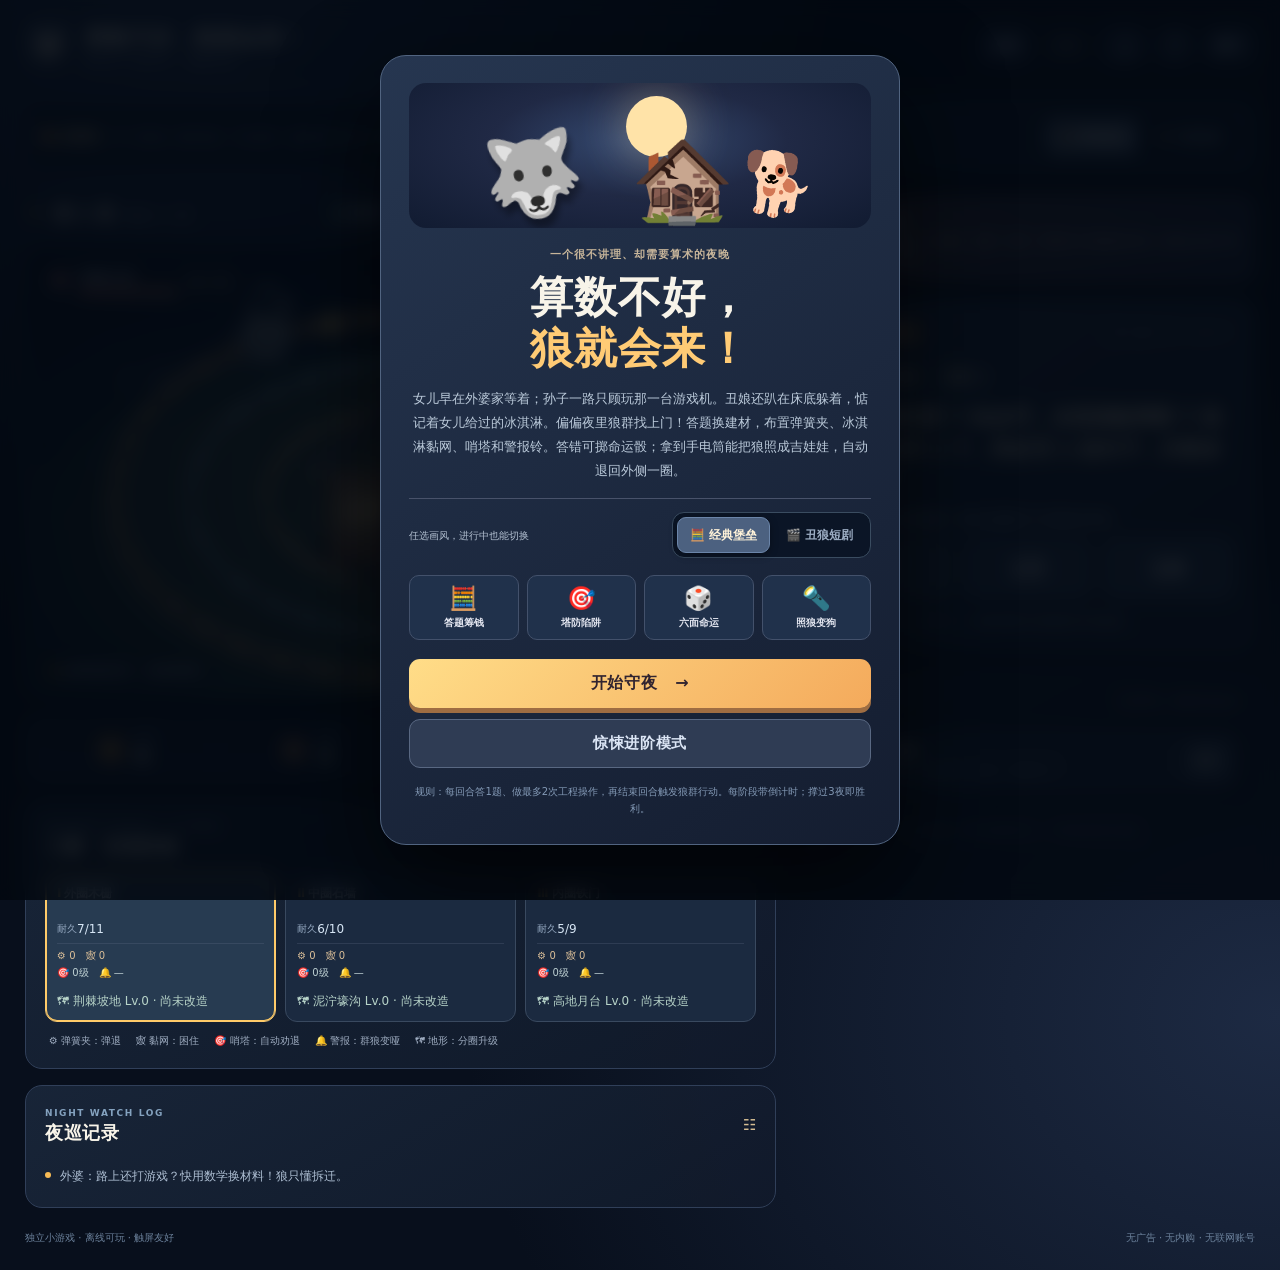
==== commit 3a86839c: "release: v1.5.0 regression fixes, math validation, save migration, Android APK CI" ====
--- a/web/index.html
+++ b/web/index.html
@@ -22,18 +22,21 @@
         <span class="brand-text"><strong>算数不好，狼就会来！</strong><small>WOLF MATH · 防线计划</small></span>
       </a>
       <div class="header-actions">
+        <button id="saveBtn" type="button" class="ghost-button">存档</button>
+        <button id="loadBtn" type="button" class="ghost-button">读档</button>
         <button id="soundBtn" type="button" class="icon-button" aria-label="切换音效" title="切换音效">♫</button>
         <button id="helpBtn" type="button" class="icon-button" aria-label="游戏说明" title="游戏说明">?</button>
         <button id="restartBtn" type="button" class="ghost-button">重开</button>
       </div>
     </header>
 
-    <div class="style-toolbar" aria-label="切换游戏画风"><div class="style-copy"><strong>🎨 双画风</strong><span>同一局游戏 · 随时切换 · 不丢进度</span></div><div class="style-segments" role="group" aria-label="游戏画面风格"><button type="button" data-style="classic" aria-pressed="true">🧮 经典堡垒</button><button type="button" data-style="drama" aria-pressed="false">🎬 丑狼短剧</button></div></div>
+    <div class="style-toolbar" aria-label="切换游戏画风"><div class="style-copy"><strong>🎨 双画风</strong><span>同一局游戏 · 随时切换 · 不丢进度；短剧模式追加 PS1 粗糙 3D 质感</span></div><div class="style-segments" role="group" aria-label="游戏画面风格"><button type="button" data-style="classic" aria-pressed="true">🧮 经典堡垒</button><button type="button" data-style="drama" aria-pressed="false">🎬 丑狼短剧</button></div></div>
     <div class="main-layout">
       <section class="game-column" aria-label="堡垒地图和战场">
         <div class="status-line">
           <div class="night-summary"><span class="twinkle">✦</span><span id="nightLabel">第 1 夜</span><small id="turnLabel">回合 1 / 18</small></div>
           <div class="phase-display"><span id="phaseDot" class="phase-dot"></span><span id="phaseLabel">答题中</span></div>
+          <div class="timer-mini">⏳ <span id="countdownLabel">35s</span></div>
           <div class="score-mini">★ <span id="scoreLabel">0</span></div>
         </div>
 
@@ -56,9 +59,9 @@
         </div>
 
         <div class="defense-box card-surface">
-          <div class="section-heading"><div><span class="eyebrow">DEFENSE STATUS · 4 TYPES</span><h2>三圈 · 四类防御</h2></div><small>点击选中，陷阱/武器会部署在该圈</small></div>
+          <div class="section-heading"><div><span class="eyebrow">DEFENSE STATUS · 4 TYPES</span><h2>三圈 · 四类防御</h2></div><small>点击选中，陷阱/武器与地形升级会部署在该圈</small></div>
           <div id="defenseRings" class="ring-grid"></div>
-          <div class="arsenal-legend"><span>⚙ 弹簧夹：弹退</span><span>🕸 黏网：困住</span><span>🎯 哨塔：自动劝退</span><span>🔔 警报：群狼变哑</span></div>
+          <div class="arsenal-legend"><span>⚙ 弹簧夹：弹退</span><span>🕸 黏网：困住</span><span>🎯 哨塔：自动劝退</span><span>🔔 警报：群狼变哑</span><span>🗺 地形：分圈升级</span></div>
         </div>
         <div class="story-box card-surface"><div class="section-heading"><div><span class="eyebrow">NIGHT WATCH LOG</span><h2>夜巡记录</h2></div><span class="book-icon">☷</span></div><ul id="battleFeed" class="battle-feed" aria-live="polite"></ul></div>
       </section>
@@ -84,12 +87,12 @@
       <div class="intro-mechanics"><div>🧮<span>答题筹钱</span></div><div>🎯<span>塔防陷阱</span></div><div>🎲<span>六面命运</span></div><div>🔦<span>照狼变狗</span></div></div>
       <div class="intro-buttons"><button class="primary-button large" data-mode="easy">开始守夜 <span>→</span></button><button class="secondary-button" data-mode="nightmare">惊悚进阶模式</button></div>
       <button id="continueButton" class="continue-button hidden">继续上次守夜</button>
-      <p class="smallprint">规则：每回合答1题、做最多2次工程操作，再结束回合触发狼群行动。撑过3夜即胜利。</p>
+      <p class="smallprint">规则：每回合答1题、做最多2次工程操作，再结束回合触发狼群行动。每阶段带倒计时；撑过3夜即胜利。</p>
     </div>
   </div>
 
   <div class="overlay" id="helpOverlay" role="dialog" aria-modal="true" aria-labelledby="helpTitle" aria-hidden="true">
-    <div class="dialog-box help-dialog"><button class="modal-close" id="closeHelp" aria-label="关闭说明">×</button><span class="eyebrow">SURVIVAL MANUAL</span><h2 id="helpTitle">守夜手册</h2><ol><li><b>答题</b>：正确获得金币、木材。连续答对4题还会得到1格手电电量。</li><li><b>采购与修筑</b>：4金币买2木材，5金币买1石材。每回合最多进行2次采购或工程行动。</li><li><b>命运骰</b>：答错题才能掷六面骰。1面灾厄（小屋−2生命并来狼），5与6面获得手电电量，其余面是小奖或落空。</li><li><b>新防御</b>：弹簧夹弹退狼；冰淇淋黏网让狼连续两轮不能攻击；弹弓哨塔可升级至2级，每回合自动削减狼的胆量；月光警报铃每3回合吓停一只狼两轮。所有装备均需资源和工程行动。</li><li><b>手电筒</b>：点击任意狼选中，再点击“照射”。每次消耗1格电量，狼变吉娃娃并退回外侧一圈；在最外圈的会退入森林。吉娃娃不再攻击，稍后跑掉。</li><li><b>防线</b>：从外圈木栅到中圈石墙、内圈铁门。狼突破一圈后，下回合才能往内圈移动。</li><li><b>胜利</b>：存活18回合，守过3个夜晚。每6回合天亮，狼撤退、外婆补充少量物资。</li></ol><p class="help-note">苹果手机：通过 Safari 打开部署好的 HTTPS 网页，再在分享菜单选择“添加到主屏幕”，可作为全屏网页应用游玩。</p><button class="primary-button" id="okHelp">继续守夜</button></div>
+    <div class="dialog-box help-dialog"><button class="modal-close" id="closeHelp" aria-label="关闭说明">×</button><span class="eyebrow">SURVIVAL MANUAL</span><h2 id="helpTitle">守夜手册</h2><ol><li><b>答题</b>：正确获得金币、木材。连续答对4题还会得到1格手电电量。</li><li><b>采购与修筑</b>：4金币买2木材，5金币买1石材。每回合最多进行2次采购或工程行动，也能手动点右上角存档。</li><li><b>命运骰</b>：答错题才能掷六面骰。1面灾厄（小屋−2生命并来狼），5与6面获得手电电量，其余面是小奖或落空。</li><li><b>新防御</b>：弹簧夹弹退狼；冰淇淋黏网让狼连续两轮不能攻击；弹弓哨塔可升级至2级，每回合自动削减狼的胆量；月光警报铃每3回合吓停一只狼两轮；三圈还能分别升级荆棘坡地、泥泞壕沟和高地月台。</li><li><b>手电筒</b>：点击任意狼选中，再点击“照射”。每次消耗1格电量，狼变吉娃娃并退回外侧一圈；在最外圈的会退入森林。吉娃娃不再攻击，稍后跑掉。</li><li><b>防线</b>：从外圈木栅到中圈石墙、内圈铁门。狼突破一圈后，下回合才能往内圈移动。</li><li><b>胜利</b>：存活18回合，守过3个夜晚。每6回合天亮，狼撤退、外婆补充少量物资，并进入关卡之间的剧情过场。</li></ol><p class="help-note">苹果手机：通过 Safari 打开部署好的 HTTPS 网页，再在分享菜单选择“添加到主屏幕”，可作为全屏网页应用游玩。</p><button class="primary-button" id="okHelp">继续守夜</button></div>
   </div>
 
   <div class="overlay" id="endOverlay" role="dialog" aria-modal="true" aria-labelledby="endTitle" aria-hidden="true"><div class="dialog-box end-dialog"><span id="endIcon" class="end-icon">☀</span><span class="eyebrow" id="endEyebrow">FINAL REPORT</span><h2 id="endTitle">天亮了！</h2><p id="endReason"></p><div class="end-stats" id="endStats"></div><button class="primary-button large" data-restart="yes">再守一夜 →</button></div></div>
--- a/web/styles.css
+++ b/web/styles.css
@@ -52,3 +52,41 @@
 body[data-style="drama"] .eyebrow{color:#c69e8a}
 @media(max-width:600px){.style-toolbar{gap:7px;padding:8px;flex-wrap:wrap}.style-copy{width:100%;justify-content:center}.style-segments{width:100%;justify-content:center}.style-segments button{flex:1;min-width:0}.intro-style-row{flex-direction:column;align-items:stretch;text-align:center}.intro-style-row>span{max-width:none}.scene-caption{font-size:9px;left:8%;right:8%;bottom:29px;padding:4px 7px}.caption-scene-tag{font-size:8px}.ring-arsenal{font-size:9px}.arsenal-legend{font-size:9px}}
 @media(max-width:365px){.style-copy span{font-size:9px}.style-segments button{font-size:11px;padding:7px}.scene-caption{font-size:8px}.build-group-label{font-size:11px}.build-group-label small{font-size:9px}}
+
+/* v1.3 additions: timer, manual save/load, interlude story, terrain meta */
+.timer-mini {
+  display:flex; align-items:center; gap:6px;
+  padding:8px 12px; border-radius:999px;
+  background:rgba(255,255,255,.08); border:1px solid rgba(255,255,255,.08);
+  color:#ffe2a3; font-weight:800; letter-spacing:.02em;
+}
+.timer-mini.is-warning { color:#ffd17b; box-shadow:0 0 0 1px rgba(255,191,102,.32) inset; }
+.timer-mini.is-danger { color:#ff9d9d; box-shadow:0 0 0 1px rgba(255,122,122,.42) inset; animation:pulseWarn 1s ease-in-out infinite; }
+@keyframes pulseWarn { 0%,100%{ transform:scale(1);} 50%{ transform:scale(1.03);} }
+.story-card .story-lines { display:grid; gap:10px; margin:14px 0 18px; }
+.story-card .story-lines p { margin:0; line-height:1.6; color:var(--text-soft, #d5dcea); }
+.story-kicker { font-size:14px; color:#f4d3a0; margin:10px 0 6px; }
+.terrain-note { display:block; margin-top:4px; color:#b8c1d0; }
+.ring-terrain { margin-top:6px; color:#b7d3c8; font-size:12px; }
+@media (max-width: 720px) {
+  .header-actions { flex-wrap:wrap; justify-content:flex-end; }
+  .timer-mini { order: 3; }
+}
+
+.question-tags {
+  display:flex;
+  flex-wrap:wrap;
+  gap:8px;
+  margin-bottom:10px;
+}
+.question-chip {
+  display:inline-flex;
+  align-items:center;
+  padding:4px 10px;
+  border-radius:999px;
+  border:1px solid rgba(255,255,255,.14);
+  background:rgba(255,255,255,.06);
+  color:#e8d9b3;
+  font-size:12px;
+  font-weight:700;
+}
